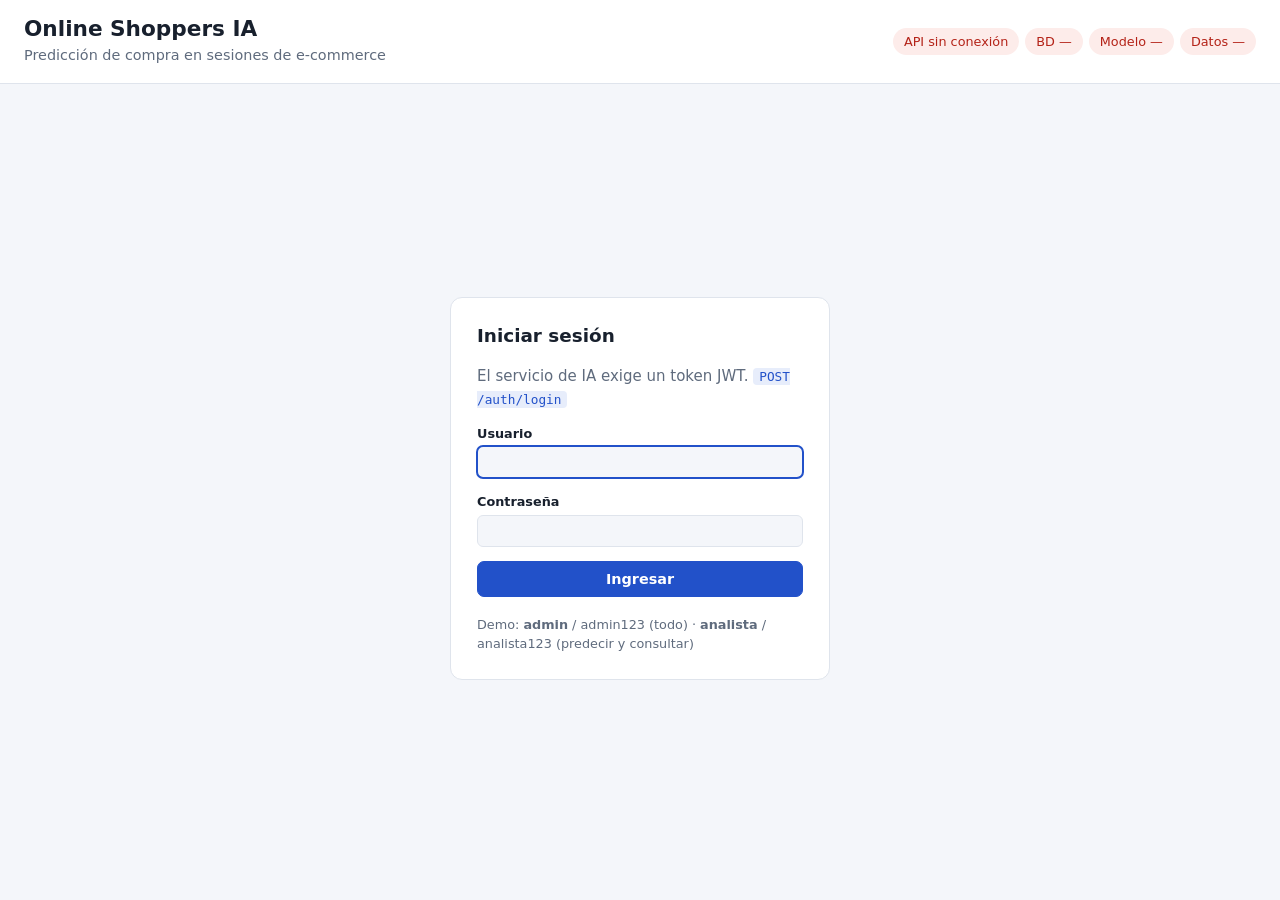
==== frontend/index.html @ e67902f5 "Frontend independiente con login JWT y vistas por rol - Carpeta web/ renombrada a frontend/ con su p" ====
<!doctype html>
<html lang="es">
<head>
  <meta charset="utf-8">
  <meta name="viewport" content="width=device-width, initial-scale=1">
  <title>Online Shoppers IA</title>
  <link rel="stylesheet" href="styles.css">
</head>
<body>
<header class="top">
  <div class="brand">
    <h1>Online Shoppers IA</h1>
    <p>Predicción de compra en sesiones de e-commerce</p>
  </div>
  <div class="status" id="estado">
    <span class="pill" id="st-api">API …</span>
    <span class="pill" id="st-db">BD …</span>
    <span class="pill" id="st-modelo">Modelo …</span>
    <span class="pill" id="st-datos">Datos …</span>
    <span class="user" id="usuario-actual" hidden></span>
    <button class="btn ghost small" id="btn-salir" hidden>Cerrar sesión</button>
  </div>
</header>

<!-- ============ LOGIN ============ -->
<section class="login" id="login" hidden>
  <form class="login-card" id="form-login">
    <h2>Iniciar sesión</h2>
    <p class="muted">El servicio de IA exige un token JWT. <code>POST /auth/login</code></p>
    <div class="field"><label for="l-usuario">Usuario</label><input id="l-usuario" autocomplete="username" required></div>
    <div class="field"><label for="l-password">Contraseña</label><input id="l-password" type="password" autocomplete="current-password" required></div>
    <button class="btn primary" type="submit" id="btn-login">Ingresar</button>
    <p class="muted demo">Demo: <b>admin</b> / admin123 (todo) · <b>analista</b> / analista123 (predecir y consultar)</p>
  </form>
</section>

<div id="app" hidden>
<nav class="tabs" role="tablist">
  <button class="tab active" data-tab="predecir">Predecir</button>
  <button class="tab" data-tab="historial">Historial</button>
  <button class="tab" data-tab="metricas">Métricas</button>
  <button class="tab solo-admin" data-tab="datos">Datos de entrenamiento</button>
  <button class="tab solo-admin" data-tab="reentrenar">Reentrenar</button>
</nav>

<main>
  <!-- ============ PREDECIR ============ -->
  <section id="predecir" class="panel active">
    <div class="panel-head">
      <div>
        <h2>Predecir una sesión</h2>
        <p class="muted">Ingrese los datos de la sesión y el modelo indica si terminará en compra. <code>POST /predict</code></p>
      </div>
      <div class="actions">
        <button class="btn ghost" id="ej-compra">Ejemplo: compra</button>
        <button class="btn ghost" id="ej-nocompra">Ejemplo: no compra</button>
      </div>
    </div>
    <div class="predict-layout">
      <form id="form-pred" class="form-grid"></form>
      <aside class="result" id="resultado">
        <p class="muted">El resultado aparecerá aquí.</p>
      </aside>
    </div>
    <div class="form-foot"><button class="btn primary" id="btn-predecir" form="form-pred" type="submit">Enviar al modelo</button></div>
  </section>

  <!-- ============ HISTORIAL ============ -->
  <section id="historial" class="panel">
    <div class="panel-head">
      <div>
        <h2>Historial de predicciones</h2>
        <p class="muted">Datos enviados y resultado de cada predicción. <code>GET /predictions</code></p>
      </div>
      <div class="actions"><button class="btn ghost" id="btn-hist">Actualizar</button></div>
    </div>
    <div class="table-wrap"><table id="tabla-hist"></table></div>
    <div class="pager">
      <button class="btn ghost" id="hist-prev">Anterior</button>
      <span id="hist-info" class="muted"></span>
      <button class="btn ghost" id="hist-next">Siguiente</button>
    </div>
  </section>

  <!-- ============ MÉTRICAS ============ -->
  <section id="metricas" class="panel">
    <div class="panel-head">
      <div>
        <h2>Métricas del modelo</h2>
        <p class="muted">Rendimiento del modelo activo sobre el conjunto de prueba. <code>GET /metrics</code> · <code>GET /metrics/history</code></p>
      </div>
      <div class="actions"><button class="btn ghost" id="btn-met">Actualizar</button></div>
    </div>
    <div id="met-info" class="muted"></div>
    <div class="cards" id="met-cards"></div>
    <div class="two-col">
      <div>
        <h3>Matriz de confusión</h3>
        <div id="met-cm"></div>
      </div>
      <div>
        <h3>Versiones del modelo</h3>
        <div class="table-wrap"><table id="tabla-versiones"></table></div>
      </div>
    </div>
  </section>

  <!-- ============ DATOS ============ -->
  <section id="datos" class="panel">
    <div class="panel-head">
      <div>
        <h2>Enviar archivo de entrenamiento</h2>
        <p class="muted">CSV con las 18 columnas del dataset. El servicio lo valida, limpia (tipos, nulos, duplicados) y lo guarda en la base de datos. <code>POST /training-data</code></p>
      </div>
    </div>
    <form id="form-csv" class="upload">
      <label class="drop" id="drop">
        <input type="file" id="archivo" accept=".csv" required>
        <span id="drop-text">Haga clic o arrastre aquí un archivo <b>.csv</b></span>
      </label>
      <label class="check"><input type="checkbox" id="reemplazar"> Reemplazar los datos anteriores</label>
      <button class="btn primary" type="submit" id="btn-csv">Subir CSV</button>
    </form>
    <div id="csv-res"></div>
  </section>

  <!-- ============ REENTRENAR ============ -->
  <section id="reentrenar" class="panel">
    <div class="panel-head">
      <div>
        <h2>Reentrenar el modelo</h2>
        <p class="muted">Entrena una nueva versión con todos los datos de la base de datos, usando el algoritmo e hiperparámetros elegidos en el notebook. Se activa solo si cumple Recall ≥ 70 %. <code>POST /retrain</code></p>
      </div>
    </div>
    <button class="btn primary" id="btn-retrain">Reentrenar ahora</button>
    <div id="retrain-res"></div>
  </section>
</main>

</div>

<div class="toast" id="toast" role="status"></div>
<script src="config.js"></script>
<script src="app.js"></script>
</body>
</html>
---- frontend/styles.css ----
:root {
  --bg: #f4f6fa; --card: #ffffff; --fg: #18202d; --muted: #5f6b7d; --line: #dfe4ec;
  --acc: #2251c9; --acc-soft: #e7edfb; --ok: #0f7a5a; --ok-soft: #e3f4ee; --bad: #b42318; --bad-soft: #fdecea;
  --warn: #b45309; --on-acc: #ffffff;
  --font: "Segoe UI", system-ui, -apple-system, sans-serif; --mono: Consolas, "JetBrains Mono", monospace;
}
@media (prefers-color-scheme: dark) {
  :root {
    --bg: #0f141c; --card: #171e29; --fg: #e6ebf2; --muted: #9aa6b8; --line: #2a3443;
    --acc: #7ea2ff; --acc-soft: #1d2a46; --ok: #4fd1a5; --ok-soft: #12302a; --bad: #ff8a80; --bad-soft: #3a1d1d;
    --warn: #f0a35a; --on-acc: #0f141c;
  }
}
* { box-sizing: border-box; }
body { margin: 0; background: var(--bg); color: var(--fg); font: 15px/1.5 var(--font); }
h1, h2, h3 { margin: 0; line-height: 1.25; }
h1 { font-size: 1.35rem; }
h2 { font-size: 1.15rem; }
h3 { font-size: .98rem; margin: 18px 0 8px; }
code { font: .85em var(--mono); background: var(--acc-soft); color: var(--acc); padding: 1px 6px; border-radius: 4px; }
.muted { color: var(--muted); margin: 4px 0 0; }

/* cabecera */
.top { display: flex; flex-wrap: wrap; gap: 12px; justify-content: space-between; align-items: center;
  padding: 16px 24px; background: var(--card); border-bottom: 1px solid var(--line); }
.brand p { margin: 2px 0 0; color: var(--muted); font-size: .9rem; }
.status { display: flex; flex-wrap: wrap; gap: 6px; }
.pill { font-size: .8rem; padding: 3px 10px; border-radius: 999px; border: 1px solid var(--line); color: var(--muted); }
.pill.ok { background: var(--ok-soft); color: var(--ok); border-color: transparent; }
.pill.bad { background: var(--bad-soft); color: var(--bad); border-color: transparent; }

/* pestañas */
.tabs { display: flex; gap: 4px; padding: 0 24px; background: var(--card); border-bottom: 1px solid var(--line); overflow-x: auto; }
.tab { border: 0; background: none; color: var(--muted); font: 600 .92rem var(--font); padding: 12px 14px;
  border-bottom: 3px solid transparent; cursor: pointer; white-space: nowrap; }
.tab:hover { color: var(--fg); }
.tab.active { color: var(--acc); border-bottom-color: var(--acc); }

main { max-width: 1180px; margin: 0 auto; padding: 22px 24px 60px; }
.panel { display: none; background: var(--card); border: 1px solid var(--line); border-radius: 10px; padding: 20px 22px; }
.panel.active { display: block; }
.panel-head { display: flex; flex-wrap: wrap; justify-content: space-between; gap: 12px; margin-bottom: 18px; }
.actions { display: flex; gap: 8px; align-items: flex-start; flex-wrap: wrap; }

/* botones */
.btn { font: 600 .9rem var(--font); border-radius: 7px; padding: 9px 16px; cursor: pointer; border: 1px solid var(--line); }
.btn.primary { background: var(--acc); color: var(--on-acc); border-color: var(--acc); }
.btn.primary:hover { filter: brightness(1.08); }
.btn.ghost { background: var(--card); color: var(--fg); }
.btn.ghost:hover { border-color: var(--acc); color: var(--acc); }
.btn:disabled { opacity: .55; cursor: wait; }

/* formulario de predicción */
.predict-layout { display: grid; grid-template-columns: 1fr 300px; gap: 20px; align-items: start; }
.form-grid { display: grid; grid-template-columns: repeat(auto-fill, minmax(190px, 1fr)); gap: 12px 14px; }
.field label { display: block; font-size: .8rem; font-weight: 600; margin-bottom: 3px; }
.field small { display: block; font-size: .72rem; color: var(--muted); margin-top: 2px; }
.field input, .field select { width: 100%; padding: 7px 9px; border: 1px solid var(--line); border-radius: 6px;
  background: var(--bg); color: var(--fg); font: .9rem var(--font); }
.field input:focus, .field select:focus { outline: 2px solid var(--acc); outline-offset: -1px; }
.form-foot { margin-top: 16px; }
.result { border: 1px dashed var(--line); border-radius: 10px; padding: 18px; min-height: 220px; position: sticky; top: 16px; }
.result.si { border: 2px solid var(--ok); background: var(--ok-soft); }
.result.no { border: 2px solid var(--bad); background: var(--bad-soft); }
.result .big { font-size: 1.6rem; font-weight: 700; margin: 4px 0 10px; }
.result.si .big { color: var(--ok); }
.result.no .big { color: var(--bad); }
.bar { position: relative; height: 12px; border-radius: 6px; background: var(--line); margin: 6px 0 4px; }
.bar > span { position: absolute; inset: 0 auto 0 0; border-radius: 6px; background: var(--acc); }
.bar > i { position: absolute; top: -4px; bottom: -4px; width: 2px; background: var(--fg); }
.kv { display: grid; grid-template-columns: auto 1fr; gap: 2px 10px; font-size: .85rem; margin-top: 12px; }
.kv dt { color: var(--muted); }
.kv dd { margin: 0; font-family: var(--mono); }

/* tablas */
.table-wrap { overflow-x: auto; border: 1px solid var(--line); border-radius: 8px; }
table { border-collapse: collapse; width: 100%; font-size: .86rem; }
th, td { padding: 8px 10px; border-bottom: 1px solid var(--line); text-align: left; white-space: nowrap; }
th { background: var(--bg); font-size: .78rem; color: var(--muted); text-transform: uppercase; letter-spacing: .03em; }
tr:last-child td { border-bottom: 0; }
td.num { font-family: var(--mono); text-align: right; }
.tag { font-size: .75rem; font-weight: 700; padding: 2px 8px; border-radius: 999px; }
.tag.si { background: var(--ok-soft); color: var(--ok); }
.tag.no { background: var(--bad-soft); color: var(--bad); }
details summary { cursor: pointer; color: var(--acc); }
details pre { font: .75rem var(--mono); margin: 6px 0 0; white-space: pre-wrap; }
.pager { display: flex; gap: 12px; align-items: center; justify-content: flex-end; margin-top: 12px; }

/* métricas */
.cards { display: grid; grid-template-columns: repeat(auto-fit, minmax(150px, 1fr)); gap: 12px; margin-top: 14px; }
.card { border: 1px solid var(--line); border-radius: 10px; padding: 14px 16px; }
.card b { display: block; font: 700 1.6rem var(--mono); }
.card span { font-size: .82rem; color: var(--muted); }
.card.main { border-color: var(--acc); background: var(--acc-soft); }
.two-col { display: grid; grid-template-columns: minmax(260px, 340px) 1fr; gap: 24px; }
.cm { display: grid; grid-template-columns: 90px 1fr 1fr; gap: 4px; font-size: .85rem; }
.cm div { padding: 12px 8px; text-align: center; border-radius: 6px; }
.cm .h { color: var(--muted); font-size: .76rem; font-weight: 600; }
.cm .ok { background: var(--ok-soft); color: var(--ok); font: 700 1.2rem var(--mono); }
.cm .bad { background: var(--bad-soft); color: var(--bad); font: 700 1.2rem var(--mono); }
.cm small { display: block; font: 400 .7rem var(--font); }

/* carga csv */
.upload { display: grid; gap: 12px; max-width: 560px; }
.drop { display: grid; place-items: center; min-height: 120px; border: 2px dashed var(--line); border-radius: 10px;
  cursor: pointer; text-align: center; padding: 16px; color: var(--muted); }
.drop:hover, .drop.over { border-color: var(--acc); color: var(--acc); }
.drop input { display: none; }
.check { display: flex; gap: 8px; align-items: center; font-size: .9rem; }
.summary { display: grid; grid-template-columns: repeat(auto-fit, minmax(140px, 1fr)); gap: 10px; margin-top: 18px; }

.compare { display: inline-block; min-width: 460px; max-width: 100%; }
.compare table { width: 100%; }
th.num { text-align: right; }
.compare td.up { color: var(--ok); }
.compare td.down { color: var(--bad); }
.note { margin-top: 14px; padding: 10px 14px; border-radius: 8px; font-size: .9rem; }
.note.ok { background: var(--ok-soft); color: var(--ok); }
.note.bad { background: var(--bad-soft); color: var(--bad); }
.spinner { display: inline-block; width: 14px; height: 14px; border: 2px solid currentColor; border-right-color: transparent;
  border-radius: 50%; animation: girar .8s linear infinite; vertical-align: -2px; margin-right: 6px; }
@keyframes girar { to { transform: rotate(360deg); } }

.toast { position: fixed; right: 20px; bottom: 20px; max-width: 420px; padding: 12px 16px; border-radius: 8px;
  background: var(--bad); color: #fff; font-size: .9rem; opacity: 0; transform: translateY(10px); transition: .25s; pointer-events: none; }
.toast.show { opacity: 1; transform: none; }
.toast.ok { background: var(--ok); }

@media (max-width: 820px) {
  .predict-layout, .two-col { grid-template-columns: 1fr; }
  .result { position: static; }
  .top, .tabs { padding-inline: 16px; }
  main { padding-inline: 16px; }
}

/* login y sesión */
.login { display: grid; place-items: center; min-height: calc(100vh - 90px); padding: 24px 16px; }
.login[hidden], #app[hidden], .user[hidden], #btn-salir[hidden] { display: none; }
.login-card { width: min(380px, 100%); background: var(--card); border: 1px solid var(--line); border-radius: 12px;
  padding: 26px; display: grid; gap: 14px; }
.login-card .btn { width: 100%; }
.login-card .demo { font-size: .8rem; }
.user { font-size: .82rem; color: var(--fg); padding: 3px 4px 3px 10px; }
.user b { color: var(--acc); }
.btn.small { padding: 4px 10px; font-size: .8rem; }
.status { align-items: center; }
.tab[hidden] { display: none; }
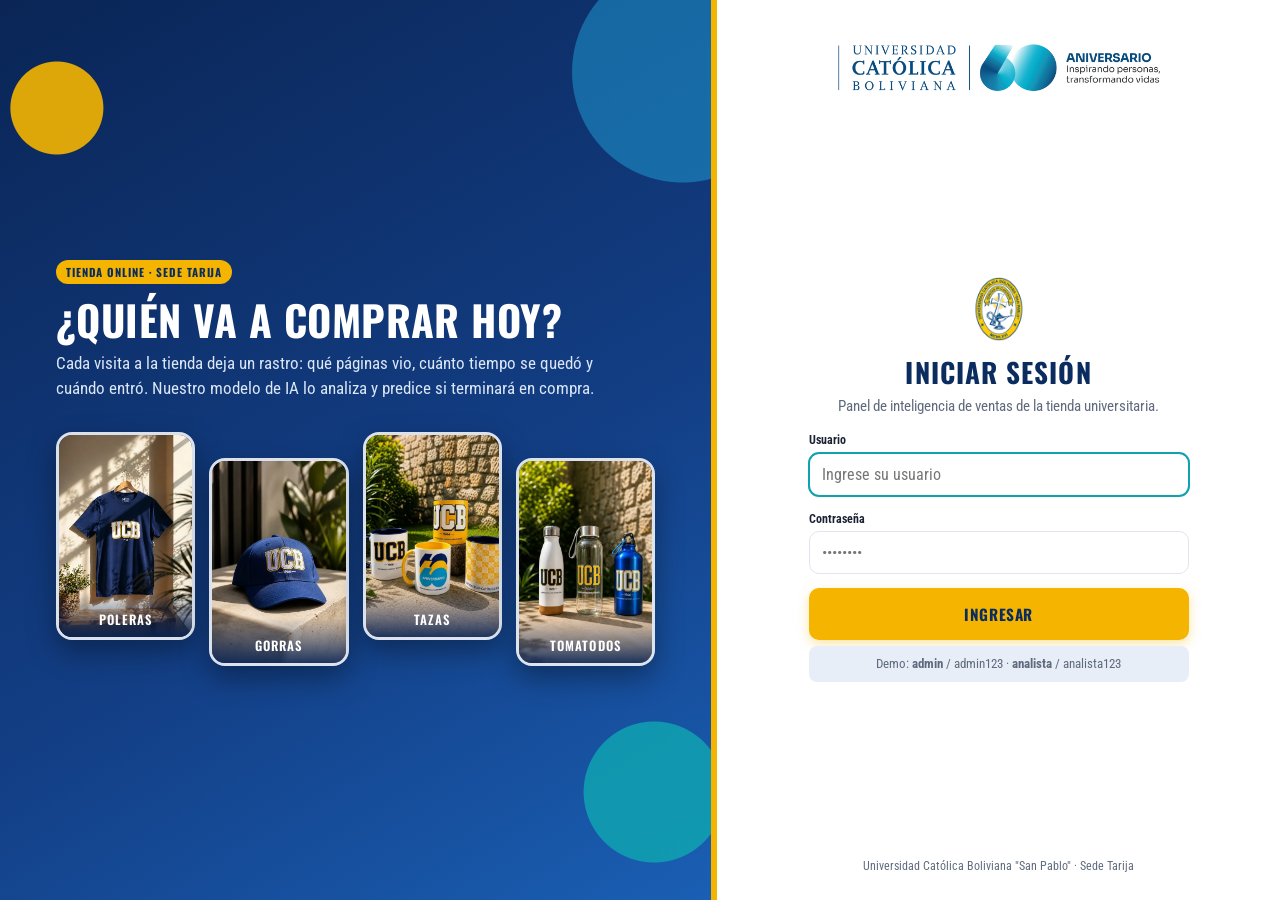
==== commit cd088a14: "Frontend: rediseno estilo tienda universitaria (Sede Tarija)" ====
--- a/frontend/index.html
+++ b/frontend/index.html
@@ -3,36 +3,70 @@
 <head>
   <meta charset="utf-8">
   <meta name="viewport" content="width=device-width, initial-scale=1">
-  <title>Online Shoppers IA</title>
-  <link rel="stylesheet" href="styles.css">
+  <title>Panel de ventas · Sede Tarija</title>
+  <link rel="preconnect" href="https://fonts.googleapis.com">
+  <link rel="preconnect" href="https://fonts.gstatic.com" crossorigin>
+  <link href="https://fonts.googleapis.com/css2?family=Oswald:wght@500;600;700&family=Roboto+Condensed:wght@400;600;700&display=swap" rel="stylesheet">
+  <link rel="icon" href="img/escudo-ucb.png">
+  <link rel="stylesheet" href="styles.css?v=3">
 </head>
 <body>
-<header class="top">
+<!-- Iconos reutilizables -->
+<svg width="0" height="0" style="position:absolute" aria-hidden="true">
+  <defs>
+    <symbol id="i-bolsa" viewBox="0 0 24 24"><path d="M5 8h14l-1 13H6z"/><path d="M9 8V6a3 3 0 0 1 6 0v2"/></symbol>
+    <symbol id="i-polera" viewBox="0 0 24 24"><path d="M8 3 3 6l2 4 3-1v12h8V9l3 1 2-4-5-3c-.6 1.6-2.1 2.6-4 2.6S8.6 4.6 8 3z"/></symbol>
+    <symbol id="i-gorra" viewBox="0 0 24 24"><path d="M4 15a8 8 0 0 1 16 0z"/><path d="M12 7v-2"/><path d="M4 15h17c1 0 1.5 1 .5 1.6-1 .6-3 .9-5 .9H4z"/></symbol>
+    <symbol id="i-taza" viewBox="0 0 24 24"><path d="M4 7h12v10a3 3 0 0 1-3 3H7a3 3 0 0 1-3-3z"/><path d="M16 9h2a2.5 2.5 0 0 1 0 5h-2"/><path d="M8 3v2M12 3v2"/></symbol>
+    <symbol id="i-tomatodo" viewBox="0 0 24 24"><path d="M10 2h4v3l1.5 2.5V20a2 2 0 0 1-2 2h-3a2 2 0 0 1-2-2V7.5L10 5z"/><path d="M8.5 11h7"/></symbol>
+    <symbol id="i-ojo" viewBox="0 0 24 24"><path d="M2 12s3.6-7 10-7 10 7 10 7-3.6 7-10 7S2 12 2 12z"/><circle cx="12" cy="12" r="3"/></symbol>
+    <symbol id="i-ruta" viewBox="0 0 24 24"><circle cx="6" cy="19" r="2"/><circle cx="18" cy="5" r="2"/><path d="M8 19h7a3.5 3.5 0 0 0 0-7H9a3.5 3.5 0 0 1 0-7h7"/></symbol>
+    <symbol id="i-calendario" viewBox="0 0 24 24"><rect x="3" y="5" width="18" height="16" rx="2"/><path d="M3 10h18M8 3v4M16 3v4"/></symbol>
+    <symbol id="i-persona" viewBox="0 0 24 24"><circle cx="12" cy="8" r="4"/><path d="M4 21a8 8 0 0 1 16 0"/></symbol>
+  </defs>
+</svg>
+
+<!-- ============ LOGIN (pantalla completa) ============ -->
+<section class="login" id="login" hidden>
+  <div class="login-galeria">
+    <div class="login-intro">
+      <span class="badge">Tienda online · Sede Tarija</span>
+      <h2>¿Quién va a comprar hoy?</h2>
+      <p>Cada visita a la tienda deja un rastro: qué páginas vio, cuánto tiempo se quedó y cuándo entró. Nuestro modelo de IA lo analiza y predice si terminará en compra.</p>
+    </div>
+    <div class="fotos" aria-hidden="true">
+      <figure><img src="img/polera.webp" alt=""><figcaption>Poleras</figcaption></figure>
+      <figure><img src="img/gorra.webp" alt=""><figcaption>Gorras</figcaption></figure>
+      <figure><img src="img/tazas.webp" alt=""><figcaption>Tazas</figcaption></figure>
+      <figure><img src="img/tomatodos.webp" alt=""><figcaption>Tomatodos</figcaption></figure>
+    </div>
+  </div>
+  <div class="login-panel">
+    <img class="login-logo" src="img/logo-ucb-horizontal.webp" alt="Universidad Católica Boliviana">
+    <form class="login-card" id="form-login">
+      <img class="login-escudo" src="img/escudo-ucb.png" alt="">
+      <h2>Iniciar sesión</h2>
+      <p class="muted">Panel de inteligencia de ventas de la tienda universitaria.</p>
+      <div class="field"><label for="l-usuario">Usuario</label><input id="l-usuario" autocomplete="username" placeholder="Ingrese su usuario" required></div>
+      <div class="field"><label for="l-password">Contraseña</label><input id="l-password" type="password" autocomplete="current-password" placeholder="••••••••" required></div>
+      <button class="btn primary" type="submit" id="btn-login">Ingresar</button>
+      <p class="muted demo">Demo: <b>admin</b> / admin123 · <b>analista</b> / analista123</p>
+    </form>
+    <p class="login-pie">Universidad Católica Boliviana "San Pablo" · Sede Tarija</p>
+  </div>
+</section>
+
+<!-- ============ CABECERA (después de iniciar sesión) ============ -->
+<header class="top" id="cabecera" hidden>
   <div class="brand">
-    <h1>Online Shoppers IA</h1>
-    <p>Predicción de compra en sesiones de e-commerce</p>
-  </div>
-  <div class="status" id="estado">
-    <span class="pill" id="st-api">API …</span>
-    <span class="pill" id="st-db">BD …</span>
-    <span class="pill" id="st-modelo">Modelo …</span>
-    <span class="pill" id="st-datos">Datos …</span>
+    <img class="brand-logo" src="img/logo-ucb-horizontal.webp" alt="Universidad Católica Boliviana">
+    <span class="brand-sede"><b>Sede Tarija</b>Panel de ventas</span>
+  </div>
+  <div class="sesion-box">
     <span class="user" id="usuario-actual" hidden></span>
     <button class="btn ghost small" id="btn-salir" hidden>Cerrar sesión</button>
   </div>
 </header>
-
-<!-- ============ LOGIN ============ -->
-<section class="login" id="login" hidden>
-  <form class="login-card" id="form-login">
-    <h2>Iniciar sesión</h2>
-    <p class="muted">El servicio de IA exige un token JWT. <code>POST /auth/login</code></p>
-    <div class="field"><label for="l-usuario">Usuario</label><input id="l-usuario" autocomplete="username" required></div>
-    <div class="field"><label for="l-password">Contraseña</label><input id="l-password" type="password" autocomplete="current-password" required></div>
-    <button class="btn primary" type="submit" id="btn-login">Ingresar</button>
-    <p class="muted demo">Demo: <b>admin</b> / admin123 (todo) · <b>analista</b> / analista123 (predecir y consultar)</p>
-  </form>
-</section>
 
 <div id="app" hidden>
 <nav class="tabs" role="tablist">
@@ -43,13 +77,29 @@
   <button class="tab solo-admin" data-tab="reentrenar">Reentrenar</button>
 </nav>
 
+<!-- ============ BANNER ============ -->
+<section class="hero">
+  <div class="hero-text">
+    <span class="badge">Análisis de visitas</span>
+    <h2>¿Esta visita terminará en compra?</h2>
+    <p>Por cada visitante de la tienda online se registra qué páginas vio, cuánto tiempo pasó y cuándo entró. El modelo de IA estima si al final comprará.</p>
+  </div>
+  <div class="hero-productos" aria-hidden="true">
+    <div class="prod"><img src="img/polera.webp" alt=""><span>Polera</span></div>
+    <div class="prod"><img src="img/polo.webp" alt=""><span>Polo</span></div>
+    <div class="prod"><img src="img/gorra.webp" alt=""><span>Gorra</span></div>
+    <div class="prod"><img src="img/tazas.webp" alt=""><span>Tazas</span></div>
+    <div class="prod"><img src="img/tomatodos.webp" alt=""><span>Tomatodos</span></div>
+  </div>
+</section>
+
 <main>
   <!-- ============ PREDECIR ============ -->
   <section id="predecir" class="panel active">
     <div class="panel-head">
       <div>
-        <h2>Predecir una sesión</h2>
-        <p class="muted">Ingrese los datos de la sesión y el modelo indica si terminará en compra. <code>POST /predict</code></p>
+        <h2>Predecir una visita</h2>
+        <p class="muted">Ingrese los datos de navegación del visitante y el modelo indica si comprará. <code>POST /predict</code></p>
       </div>
       <div class="actions">
         <button class="btn ghost" id="ej-compra">Ejemplo: compra</button>
@@ -57,12 +107,15 @@
       </div>
     </div>
     <div class="predict-layout">
-      <form id="form-pred" class="form-grid"></form>
+      <div>
+        <form id="form-pred" class="grupos"></form>
+        <div class="form-foot"><button class="btn primary" id="btn-predecir" form="form-pred" type="submit">Enviar al modelo</button></div>
+      </div>
       <aside class="result" id="resultado">
+        <span class="result-icon"><svg><use href="#i-bolsa"/></svg></span>
         <p class="muted">El resultado aparecerá aquí.</p>
       </aside>
     </div>
-    <div class="form-foot"><button class="btn primary" id="btn-predecir" form="form-pred" type="submit">Enviar al modelo</button></div>
   </section>
 
   <!-- ============ HISTORIAL ============ -->
@@ -110,12 +163,13 @@
     <div class="panel-head">
       <div>
         <h2>Enviar archivo de entrenamiento</h2>
-        <p class="muted">CSV con las 18 columnas del dataset. El servicio lo valida, limpia (tipos, nulos, duplicados) y lo guarda en la base de datos. <code>POST /training-data</code></p>
+        <p class="muted">CSV con las 18 columnas del dataset (nombres originales en inglés o en español). El servicio lo valida, limpia (tipos, nulos, duplicados) y lo guarda en la base de datos. <code>POST /training-data</code></p>
       </div>
     </div>
     <form id="form-csv" class="upload">
       <label class="drop" id="drop">
         <input type="file" id="archivo" accept=".csv" required>
+        <svg class="drop-icon"><use href="#i-bolsa"/></svg>
         <span id="drop-text">Haga clic o arrastre aquí un archivo <b>.csv</b></span>
       </label>
       <label class="check"><input type="checkbox" id="reemplazar"> Reemplazar los datos anteriores</label>
@@ -136,11 +190,15 @@
     <div id="retrain-res"></div>
   </section>
 </main>
-
 </div>
 
+<footer class="pie" id="pie" hidden>
+  <img src="img/escudo-ucb.png" alt="">
+  <span>Universidad Católica Boliviana "San Pablo" · Sede Tarija</span>
+</footer>
+
 <div class="toast" id="toast" role="status"></div>
-<script src="config.js"></script>
-<script src="app.js"></script>
+<script src="config.js?v=3"></script>
+<script src="app.js?v=3"></script>
 </body>
 </html>
--- a/frontend/styles.css
+++ b/frontend/styles.css
@@ -1,147 +1,238 @@
+/* UCB Store · Sede Tarija — fachada del panel de predicción de compra.
+   Paleta: azul institucional + turquesa + dorado. */
 :root {
-  --bg: #f4f6fa; --card: #ffffff; --fg: #18202d; --muted: #5f6b7d; --line: #dfe4ec;
-  --acc: #2251c9; --acc-soft: #e7edfb; --ok: #0f7a5a; --ok-soft: #e3f4ee; --bad: #b42318; --bad-soft: #fdecea;
-  --warn: #b45309; --on-acc: #ffffff;
-  --font: "Segoe UI", system-ui, -apple-system, sans-serif; --mono: Consolas, "JetBrains Mono", monospace;
-}
-@media (prefers-color-scheme: dark) {
-  :root {
-    --bg: #0f141c; --card: #171e29; --fg: #e6ebf2; --muted: #9aa6b8; --line: #2a3443;
-    --acc: #7ea2ff; --acc-soft: #1d2a46; --ok: #4fd1a5; --ok-soft: #12302a; --bad: #ff8a80; --bad-soft: #3a1d1d;
-    --warn: #f0a35a; --on-acc: #0f141c;
-  }
+  color-scheme: light;
+  --navy: #0b2c5f; --navy-2: #133f86; --navy-soft: #e8eef8;
+  --turq: #0fa3b1; --turq-soft: #e2f6f7;
+  --gold: #f4b400; --gold-2: #d99a00; --gold-soft: #fff6dc;
+  --bg: #f3f6fb; --card: #ffffff; --fg: #1a2233; --muted: #5f6b7d; --line: #dfe5ee;
+  --ok: #0f8a5f; --ok-soft: #e3f5ec; --bad: #c62828; --bad-soft: #fdecea;
+  --acc: var(--navy-2); --acc-soft: var(--navy-soft);
+  --sombra: 0 6px 20px rgba(11, 44, 95, .08);
+  --font: "Roboto Condensed", "Segoe UI", system-ui, sans-serif;
+  --titulo: "Oswald", "Segoe UI", system-ui, sans-serif;
+  --mono: Consolas, "JetBrains Mono", monospace;
 }
 * { box-sizing: border-box; }
-body { margin: 0; background: var(--bg); color: var(--fg); font: 15px/1.5 var(--font); }
-h1, h2, h3 { margin: 0; line-height: 1.25; }
-h1 { font-size: 1.35rem; }
-h2 { font-size: 1.15rem; }
-h3 { font-size: .98rem; margin: 18px 0 8px; }
-code { font: .85em var(--mono); background: var(--acc-soft); color: var(--acc); padding: 1px 6px; border-radius: 4px; }
+body { margin: 0; background: var(--bg); color: var(--fg); font: 15px/1.5 var(--font);
+  min-height: 100vh; display: flex; flex-direction: column; }
+#app, .login { flex: 1; }
+h1, h2, h3 { margin: 0; line-height: 1.25; font-family: var(--titulo); }
+h2 { font-size: 1.2rem; color: var(--navy); }
+h3 { font-size: .95rem; margin: 20px 0 10px; color: var(--navy); text-transform: uppercase; letter-spacing: .04em; }
+code { font: .82em var(--mono); background: var(--navy-soft); color: var(--navy-2); padding: 1px 6px; border-radius: 4px; }
 .muted { color: var(--muted); margin: 4px 0 0; }
+svg { width: 1em; height: 1em; fill: none; stroke: currentColor; stroke-width: 1.6; stroke-linecap: round; stroke-linejoin: round; }
+.badge { display: inline-block; background: var(--gold); color: var(--navy); font: 700 .7rem var(--titulo);
+  text-transform: uppercase; letter-spacing: .08em; padding: 4px 10px; border-radius: 999px; }
 
 /* cabecera */
 .top { display: flex; flex-wrap: wrap; gap: 12px; justify-content: space-between; align-items: center;
-  padding: 16px 24px; background: var(--card); border-bottom: 1px solid var(--line); }
-.brand p { margin: 2px 0 0; color: var(--muted); font-size: .9rem; }
-.status { display: flex; flex-wrap: wrap; gap: 6px; }
-.pill { font-size: .8rem; padding: 3px 10px; border-radius: 999px; border: 1px solid var(--line); color: var(--muted); }
-.pill.ok { background: var(--ok-soft); color: var(--ok); border-color: transparent; }
-.pill.bad { background: var(--bad-soft); color: var(--bad); border-color: transparent; }
+  padding: 12px 28px; background: var(--card); border-bottom: 4px solid var(--gold); }
+.top[hidden], .pie[hidden] { display: none; }
+.brand { display: flex; align-items: center; gap: 16px; }
+.brand-logo { height: 46px; width: auto; display: block; }
+.brand-sede { display: grid; padding-left: 16px; border-left: 2px solid var(--line); color: var(--muted);
+  font: 500 .78rem var(--titulo); text-transform: uppercase; letter-spacing: .08em; }
+.brand-sede b { color: var(--navy); font-size: 1.05rem; letter-spacing: .04em; }
+.sesion-box { display: flex; align-items: center; gap: 10px; }
+.user { font-size: .85rem; color: var(--fg); background: var(--navy-soft); padding: 5px 12px; border-radius: 999px; }
+.user b { color: var(--navy); }
 
 /* pestañas */
-.tabs { display: flex; gap: 4px; padding: 0 24px; background: var(--card); border-bottom: 1px solid var(--line); overflow-x: auto; }
-.tab { border: 0; background: none; color: var(--muted); font: 600 .92rem var(--font); padding: 12px 14px;
-  border-bottom: 3px solid transparent; cursor: pointer; white-space: nowrap; }
-.tab:hover { color: var(--fg); }
-.tab.active { color: var(--acc); border-bottom-color: var(--acc); }
-
-main { max-width: 1180px; margin: 0 auto; padding: 22px 24px 60px; }
-.panel { display: none; background: var(--card); border: 1px solid var(--line); border-radius: 10px; padding: 20px 22px; }
+.tabs { display: flex; gap: 2px; padding: 0 28px; background: var(--navy-2); overflow-x: auto; }
+.tab { border: 0; background: none; color: #d8e2f5; font: 700 .8rem var(--titulo); text-transform: uppercase;
+  letter-spacing: .05em; padding: 14px 16px; border-bottom: 4px solid transparent; cursor: pointer; white-space: nowrap; }
+.tab:hover { color: #fff; background: rgba(255,255,255,.06); }
+.tab.active { color: #fff; border-bottom-color: var(--gold); }
+.tab[hidden] { display: none; }
+
+/* banner */
+.hero { display: flex; flex-wrap: wrap; gap: 20px; align-items: center; justify-content: space-between;
+  max-width: 1240px; margin: 22px auto 0; padding: 26px 30px; border-radius: 16px; color: #fff;
+  background: radial-gradient(circle at 85% 20%, rgba(244,180,0,.25), transparent 40%),
+              linear-gradient(120deg, var(--navy) 0%, var(--navy-2) 45%, var(--turq) 100%);
+  box-shadow: var(--sombra); width: calc(100% - 56px); }
+.hero-text { max-width: 560px; }
+.hero h2 { color: #fff; font-size: 1.6rem; font-weight: 800; margin: 10px 0 6px; }
+.hero p { margin: 0; color: #e3ecfa; }
+.hero-productos { display: flex; gap: 12px; flex-wrap: wrap; }
+.prod { display: grid; justify-items: center; gap: 6px; width: 96px; padding: 6px 6px 8px; border-radius: 14px;
+  background: rgba(255,255,255,.14); border: 1px solid rgba(255,255,255,.28); font: 600 .74rem var(--titulo);
+  text-transform: uppercase; letter-spacing: .06em; }
+.prod img { width: 84px; height: 100px; object-fit: cover; border-radius: 10px; display: block; }
+
+main { max-width: 1240px; width: 100%; margin: 0 auto; padding: 20px 28px 50px; }
+.panel { display: none; background: var(--card); border-radius: 16px; padding: 22px 24px; box-shadow: var(--sombra); }
 .panel.active { display: block; }
-.panel-head { display: flex; flex-wrap: wrap; justify-content: space-between; gap: 12px; margin-bottom: 18px; }
+.panel-head { display: flex; flex-wrap: wrap; justify-content: space-between; gap: 12px; margin-bottom: 18px;
+  padding-bottom: 14px; border-bottom: 1px solid var(--line); }
 .actions { display: flex; gap: 8px; align-items: flex-start; flex-wrap: wrap; }
 
 /* botones */
-.btn { font: 600 .9rem var(--font); border-radius: 7px; padding: 9px 16px; cursor: pointer; border: 1px solid var(--line); }
-.btn.primary { background: var(--acc); color: var(--on-acc); border-color: var(--acc); }
-.btn.primary:hover { filter: brightness(1.08); }
-.btn.ghost { background: var(--card); color: var(--fg); }
-.btn.ghost:hover { border-color: var(--acc); color: var(--acc); }
+.btn { font: 700 .82rem var(--titulo); text-transform: uppercase; letter-spacing: .04em; border-radius: 10px;
+  padding: 10px 18px; cursor: pointer; border: 2px solid var(--line); transition: .15s; }
+.btn.primary { background: var(--gold); color: var(--navy); border-color: var(--gold); box-shadow: 0 4px 12px rgba(244,180,0,.35); }
+.btn.primary:hover { background: var(--gold-2); border-color: var(--gold-2); }
+.btn.ghost { background: var(--card); color: var(--navy); border-color: var(--navy-soft); }
+.btn.ghost:hover { border-color: var(--turq); color: var(--turq); }
 .btn:disabled { opacity: .55; cursor: wait; }
-
-/* formulario de predicción */
-.predict-layout { display: grid; grid-template-columns: 1fr 300px; gap: 20px; align-items: start; }
-.form-grid { display: grid; grid-template-columns: repeat(auto-fill, minmax(190px, 1fr)); gap: 12px 14px; }
-.field label { display: block; font-size: .8rem; font-weight: 600; margin-bottom: 3px; }
-.field small { display: block; font-size: .72rem; color: var(--muted); margin-top: 2px; }
-.field input, .field select { width: 100%; padding: 7px 9px; border: 1px solid var(--line); border-radius: 6px;
-  background: var(--bg); color: var(--fg); font: .9rem var(--font); }
-.field input:focus, .field select:focus { outline: 2px solid var(--acc); outline-offset: -1px; }
+.btn.small { padding: 5px 12px; font-size: .72rem; }
+
+/* formulario de predicción agrupado */
+.predict-layout { display: grid; grid-template-columns: 1fr 320px; gap: 22px; align-items: start; }
+.grupos { display: grid; grid-template-columns: repeat(auto-fit, minmax(330px, 1fr)); gap: 16px; }
+.grupo { border: 1px solid var(--line); border-radius: 14px; padding: 0 16px 14px; margin: 0; background: #fbfcfe;
+  border-top: 5px solid var(--c, var(--navy)); }
+.grupo legend { display: flex; align-items: center; gap: 8px; padding: 0; margin: 0 0 4px; float: left; width: 100%;
+  font: 700 .82rem var(--titulo); text-transform: uppercase; letter-spacing: .05em; color: var(--navy);
+  padding-top: 12px; }
+.grupo legend svg { font-size: 22px; color: var(--c, var(--navy)); background: var(--cs, var(--navy-soft));
+  padding: 4px; width: 30px; height: 30px; border-radius: 8px; }
+.grupo .desc { clear: both; margin: 0 0 10px; font-size: .78rem; color: var(--muted); }
+.grupo .campos { display: grid; grid-template-columns: repeat(auto-fill, minmax(140px, 1fr)); gap: 10px 12px; }
+.g-vio { --c: var(--navy-2); --cs: var(--navy-soft); }
+.g-nav { --c: var(--turq); --cs: var(--turq-soft); }
+.g-cuando { --c: var(--gold-2); --cs: var(--gold-soft); }
+.g-quien { --c: #7a4bb7; --cs: #f1eafb; }
+.field label { display: block; font-size: .78rem; font-weight: 700; margin-bottom: 3px; }
+.field small { display: block; font-size: .68rem; color: var(--muted); margin-top: 2px; font-family: var(--mono); }
+.field input, .field select { width: 100%; padding: 8px 10px; border: 1px solid var(--line); border-radius: 8px;
+  background: #fff; color: var(--fg); font: .9rem var(--font); }
+.field input:focus, .field select:focus { outline: 2px solid var(--turq); outline-offset: -1px; }
 .form-foot { margin-top: 16px; }
-.result { border: 1px dashed var(--line); border-radius: 10px; padding: 18px; min-height: 220px; position: sticky; top: 16px; }
-.result.si { border: 2px solid var(--ok); background: var(--ok-soft); }
-.result.no { border: 2px solid var(--bad); background: var(--bad-soft); }
-.result .big { font-size: 1.6rem; font-weight: 700; margin: 4px 0 10px; }
+
+/* resultado */
+.result { border: 2px dashed var(--line); border-radius: 16px; padding: 22px; min-height: 260px; position: sticky; top: 16px;
+  text-align: center; display: grid; align-content: start; justify-items: center; gap: 4px; background: #fbfcfe; }
+.result-icon { display: grid; place-items: center; width: 78px; height: 78px; border-radius: 50%; font-size: 40px;
+  background: var(--navy-soft); color: var(--navy-2); margin-bottom: 6px; position: relative; }
+.result-icon .marca { position: absolute; right: -4px; bottom: -4px; width: 30px; height: 30px; border-radius: 50%;
+  display: grid; place-items: center; color: #fff; font: 800 1rem var(--titulo); border: 3px solid #fff; }
+.result.si { border: 2px solid var(--ok); background: linear-gradient(180deg, var(--ok-soft), #fff); }
+.result.no { border: 2px solid var(--bad); background: linear-gradient(180deg, var(--bad-soft), #fff); }
+.result.si .result-icon { background: var(--ok); color: #fff; }
+.result.si .marca { background: var(--gold); color: var(--navy); }
+.result.no .result-icon { background: var(--bad); color: #fff; }
+.result.no .marca { background: var(--navy); }
+.result .big { font: 800 1.8rem var(--titulo); margin: 2px 0 6px; }
 .result.si .big { color: var(--ok); }
 .result.no .big { color: var(--bad); }
-.bar { position: relative; height: 12px; border-radius: 6px; background: var(--line); margin: 6px 0 4px; }
-.bar > span { position: absolute; inset: 0 auto 0 0; border-radius: 6px; background: var(--acc); }
-.bar > i { position: absolute; top: -4px; bottom: -4px; width: 2px; background: var(--fg); }
-.kv { display: grid; grid-template-columns: auto 1fr; gap: 2px 10px; font-size: .85rem; margin-top: 12px; }
+.bar { position: relative; height: 14px; border-radius: 7px; background: var(--line); margin: 8px 0 4px; width: 100%; }
+.bar > span { position: absolute; inset: 0 auto 0 0; border-radius: 7px; background: linear-gradient(90deg, var(--turq), var(--navy-2)); }
+.bar > i { position: absolute; top: -5px; bottom: -5px; width: 3px; border-radius: 2px; background: var(--gold-2); }
+.kv { display: grid; grid-template-columns: auto 1fr; gap: 2px 10px; font-size: .85rem; margin-top: 12px; text-align: left; }
 .kv dt { color: var(--muted); }
 .kv dd { margin: 0; font-family: var(--mono); }
 
 /* tablas */
-.table-wrap { overflow-x: auto; border: 1px solid var(--line); border-radius: 8px; }
+.table-wrap { overflow-x: auto; border: 1px solid var(--line); border-radius: 12px; }
 table { border-collapse: collapse; width: 100%; font-size: .86rem; }
-th, td { padding: 8px 10px; border-bottom: 1px solid var(--line); text-align: left; white-space: nowrap; }
-th { background: var(--bg); font-size: .78rem; color: var(--muted); text-transform: uppercase; letter-spacing: .03em; }
+th, td { padding: 9px 12px; border-bottom: 1px solid var(--line); text-align: left; white-space: nowrap; }
+th { background: var(--navy); font: 700 .72rem var(--titulo); color: #fff; text-transform: uppercase; letter-spacing: .05em; }
+tr:nth-child(odd) td { background: #f8fafd; }
 tr:last-child td { border-bottom: 0; }
 td.num { font-family: var(--mono); text-align: right; }
-.tag { font-size: .75rem; font-weight: 700; padding: 2px 8px; border-radius: 999px; }
+th.num { text-align: right; }
+.tag { font-size: .72rem; font-weight: 700; padding: 3px 10px; border-radius: 999px; }
 .tag.si { background: var(--ok-soft); color: var(--ok); }
 .tag.no { background: var(--bad-soft); color: var(--bad); }
-details summary { cursor: pointer; color: var(--acc); }
+details summary { cursor: pointer; color: var(--turq); font-weight: 600; }
 details pre { font: .75rem var(--mono); margin: 6px 0 0; white-space: pre-wrap; }
 .pager { display: flex; gap: 12px; align-items: center; justify-content: flex-end; margin-top: 12px; }
 
 /* métricas */
 .cards { display: grid; grid-template-columns: repeat(auto-fit, minmax(150px, 1fr)); gap: 12px; margin-top: 14px; }
-.card { border: 1px solid var(--line); border-radius: 10px; padding: 14px 16px; }
-.card b { display: block; font: 700 1.6rem var(--mono); }
-.card span { font-size: .82rem; color: var(--muted); }
-.card.main { border-color: var(--acc); background: var(--acc-soft); }
-.two-col { display: grid; grid-template-columns: minmax(260px, 340px) 1fr; gap: 24px; }
-.cm { display: grid; grid-template-columns: 90px 1fr 1fr; gap: 4px; font-size: .85rem; }
-.cm div { padding: 12px 8px; text-align: center; border-radius: 6px; }
-.cm .h { color: var(--muted); font-size: .76rem; font-weight: 600; }
-.cm .ok { background: var(--ok-soft); color: var(--ok); font: 700 1.2rem var(--mono); }
-.cm .bad { background: var(--bad-soft); color: var(--bad); font: 700 1.2rem var(--mono); }
+.card { border: 1px solid var(--line); border-radius: 14px; padding: 14px 16px; border-top: 5px solid var(--turq); background: #fff; }
+.card b { display: block; font: 800 1.6rem var(--titulo); color: var(--navy); }
+.card span { font-size: .8rem; color: var(--muted); }
+.card.main { border-top-color: var(--gold); background: var(--gold-soft); }
+.two-col { display: grid; grid-template-columns: minmax(260px, 360px) 1fr; gap: 24px; }
+.cm { display: grid; grid-template-columns: 90px 1fr 1fr; gap: 5px; font-size: .85rem; }
+.cm div { padding: 12px 8px; text-align: center; border-radius: 10px; }
+.cm .h { color: var(--muted); font-size: .74rem; font-weight: 700; }
+.cm .ok { background: var(--ok-soft); color: var(--ok); font: 800 1.25rem var(--titulo); }
+.cm .bad { background: var(--bad-soft); color: var(--bad); font: 800 1.25rem var(--titulo); }
 .cm small { display: block; font: 400 .7rem var(--font); }
 
 /* carga csv */
-.upload { display: grid; gap: 12px; max-width: 560px; }
-.drop { display: grid; place-items: center; min-height: 120px; border: 2px dashed var(--line); border-radius: 10px;
-  cursor: pointer; text-align: center; padding: 16px; color: var(--muted); }
-.drop:hover, .drop.over { border-color: var(--acc); color: var(--acc); }
+.upload { display: grid; gap: 12px; max-width: 580px; }
+.drop { display: grid; place-items: center; gap: 6px; min-height: 140px; border: 2px dashed var(--turq); border-radius: 14px;
+  cursor: pointer; text-align: center; padding: 18px; color: var(--muted); background: var(--turq-soft); }
+.drop:hover, .drop.over { border-color: var(--navy-2); color: var(--navy-2); }
 .drop input { display: none; }
+.drop-icon { font-size: 34px; color: var(--turq); }
 .check { display: flex; gap: 8px; align-items: center; font-size: .9rem; }
 .summary { display: grid; grid-template-columns: repeat(auto-fit, minmax(140px, 1fr)); gap: 10px; margin-top: 18px; }
-
 .compare { display: inline-block; min-width: 460px; max-width: 100%; }
 .compare table { width: 100%; }
-th.num { text-align: right; }
 .compare td.up { color: var(--ok); }
 .compare td.down { color: var(--bad); }
-.note { margin-top: 14px; padding: 10px 14px; border-radius: 8px; font-size: .9rem; }
+.note { margin-top: 14px; padding: 11px 14px; border-radius: 10px; font-size: .9rem; font-weight: 600; }
 .note.ok { background: var(--ok-soft); color: var(--ok); }
 .note.bad { background: var(--bad-soft); color: var(--bad); }
 .spinner { display: inline-block; width: 14px; height: 14px; border: 2px solid currentColor; border-right-color: transparent;
   border-radius: 50%; animation: girar .8s linear infinite; vertical-align: -2px; margin-right: 6px; }
 @keyframes girar { to { transform: rotate(360deg); } }
 
-.toast { position: fixed; right: 20px; bottom: 20px; max-width: 420px; padding: 12px 16px; border-radius: 8px;
+/* login a pantalla completa: galería de productos + panel con el formulario */
+.login { display: grid; grid-template-columns: 1.25fr 1fr; min-height: 100vh; }
+.login[hidden], #app[hidden], .user[hidden], #btn-salir[hidden] { display: none; }
+.login-galeria { position: relative; overflow: hidden; display: grid; align-content: center; gap: 30px;
+  padding: 48px 56px; color: #fff;
+  background:
+    radial-gradient(circle at 8% 12%, rgba(244,180,0,.9) 0 46px, transparent 47px),
+    radial-gradient(circle at 92% 88%, rgba(15,163,177,.85) 0 70px, transparent 71px),
+    radial-gradient(circle at 96% 8%, rgba(31,160,216,.5) 0 110px, transparent 111px),
+    linear-gradient(150deg, #0a2556 0%, var(--navy-2) 60%, #1a5fb4 100%); }
+.login-intro { max-width: 540px; }
+.login-intro h2 { color: #fff; font-size: 2.6rem; font-weight: 700; text-transform: uppercase; letter-spacing: .01em;
+  margin: 14px 0 10px; line-height: 1.05; }
+.login-intro p { color: #dbe6f7; font-size: 1.05rem; margin: 0; }
+.fotos { display: grid; grid-template-columns: repeat(4, 1fr); gap: 14px; max-width: 640px; }
+.fotos figure { margin: 0; position: relative; border-radius: 16px; overflow: hidden; aspect-ratio: 2 / 3;
+  box-shadow: 0 12px 28px rgba(0,0,0,.35); border: 3px solid rgba(255,255,255,.85); }
+.fotos figure:nth-child(even) { transform: translateY(26px); }
+.fotos img { width: 100%; height: 100%; object-fit: cover; display: block; }
+.fotos figcaption { position: absolute; left: 0; right: 0; bottom: 0; padding: 18px 8px 8px; text-align: center;
+  font: 600 .8rem var(--titulo); text-transform: uppercase; letter-spacing: .08em;
+  background: linear-gradient(transparent, rgba(10,37,86,.9)); }
+.login-panel { display: grid; grid-template-rows: auto 1fr auto; justify-items: center; gap: 20px;
+  padding: 36px 40px 24px; background: var(--card); border-left: 6px solid var(--gold); }
+.login-logo { width: min(340px, 90%); height: auto; }
+.login-card { width: min(380px, 100%); display: grid; gap: 14px; align-content: center; }
+.login-escudo { width: 64px; height: 64px; justify-self: center; }
+.login-card h2 { text-align: center; font-size: 1.7rem; text-transform: uppercase; letter-spacing: .04em; }
+.login-card > .muted { text-align: center; margin-top: -8px; }
+.login-card .field input { padding: 11px 12px; font-size: 1rem; border-radius: 10px; }
+.login-card .btn { width: 100%; padding: 13px; font-size: .95rem; }
+.login-card .demo { font-size: .8rem; text-align: center; background: var(--navy-soft); padding: 8px; border-radius: 8px; }
+.login-pie { margin: 0; font-size: .78rem; color: var(--muted); text-align: center; }
+
+/* pie */
+.pie { display: flex; align-items: center; justify-content: center; gap: 10px; background: var(--navy);
+  color: #c9d6ee; font-size: .82rem; padding: 12px 28px; border-top: 4px solid var(--gold); }
+.pie img { width: 28px; height: 28px; }
+
+.toast { position: fixed; right: 20px; bottom: 20px; max-width: 420px; padding: 12px 16px; border-radius: 10px;
   background: var(--bad); color: #fff; font-size: .9rem; opacity: 0; transform: translateY(10px); transition: .25s; pointer-events: none; }
 .toast.show { opacity: 1; transform: none; }
 .toast.ok { background: var(--ok); }
 
-@media (max-width: 820px) {
-  .predict-layout, .two-col { grid-template-columns: 1fr; }
+@media (max-width: 900px) {
+  .predict-layout, .two-col, .login { grid-template-columns: 1fr; }
+  .login-galeria { padding: 32px 24px; }
+  .login-intro h2 { font-size: 1.9rem; }
+  .login-panel { border-left: 0; border-top: 6px solid var(--gold); }
   .result { position: static; }
-  .top, .tabs { padding-inline: 16px; }
+  .grupos { grid-template-columns: 1fr; }
+}
+@media (max-width: 640px) {
+  .top, .tabs, .pie { padding-inline: 16px; }
+  .fotos { grid-template-columns: repeat(2, 1fr); }
+  .brand-logo { height: 34px; }
   main { padding-inline: 16px; }
+  .hero { width: calc(100% - 32px); padding: 20px; }
+  .hero-productos { display: none; }
+  .compare { min-width: 0; }
 }
-
-/* login y sesión */
-.login { display: grid; place-items: center; min-height: calc(100vh - 90px); padding: 24px 16px; }
-.login[hidden], #app[hidden], .user[hidden], #btn-salir[hidden] { display: none; }
-.login-card { width: min(380px, 100%); background: var(--card); border: 1px solid var(--line); border-radius: 12px;
-  padding: 26px; display: grid; gap: 14px; }
-.login-card .btn { width: 100%; }
-.login-card .demo { font-size: .8rem; }
-.user { font-size: .82rem; color: var(--fg); padding: 3px 4px 3px 10px; }
-.user b { color: var(--acc); }
-.btn.small { padding: 4px 10px; font-size: .8rem; }
-.status { align-items: center; }
-.tab[hidden] { display: none; }
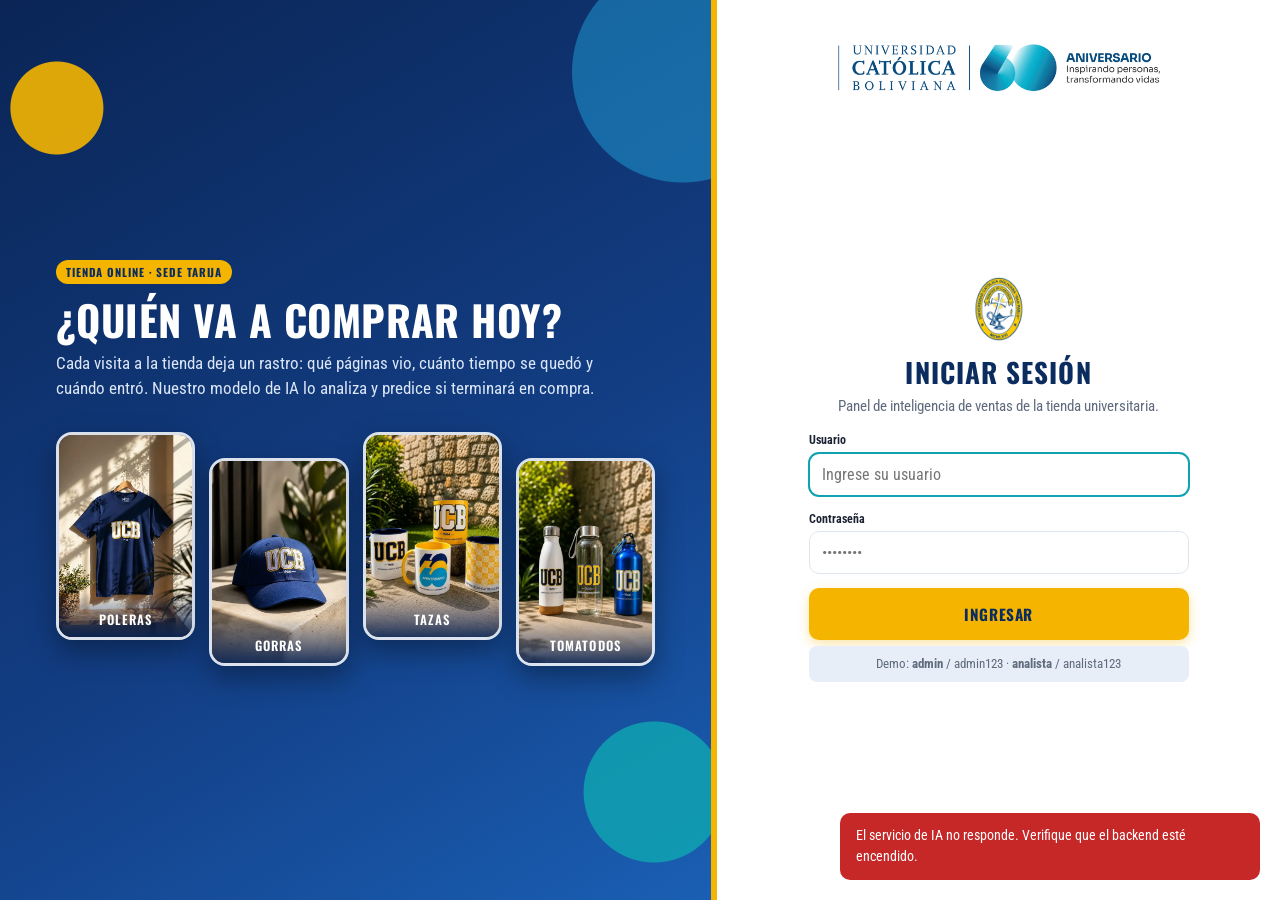
==== commit e187f151: "Frontend: consume /health y /auth/me" ====
--- a/frontend/index.html
+++ b/frontend/index.html
@@ -199,6 +199,6 @@
 
 <div class="toast" id="toast" role="status"></div>
 <script src="config.js?v=3"></script>
-<script src="app.js?v=3"></script>
+<script src="app.js?v=4"></script>
 </body>
 </html>
